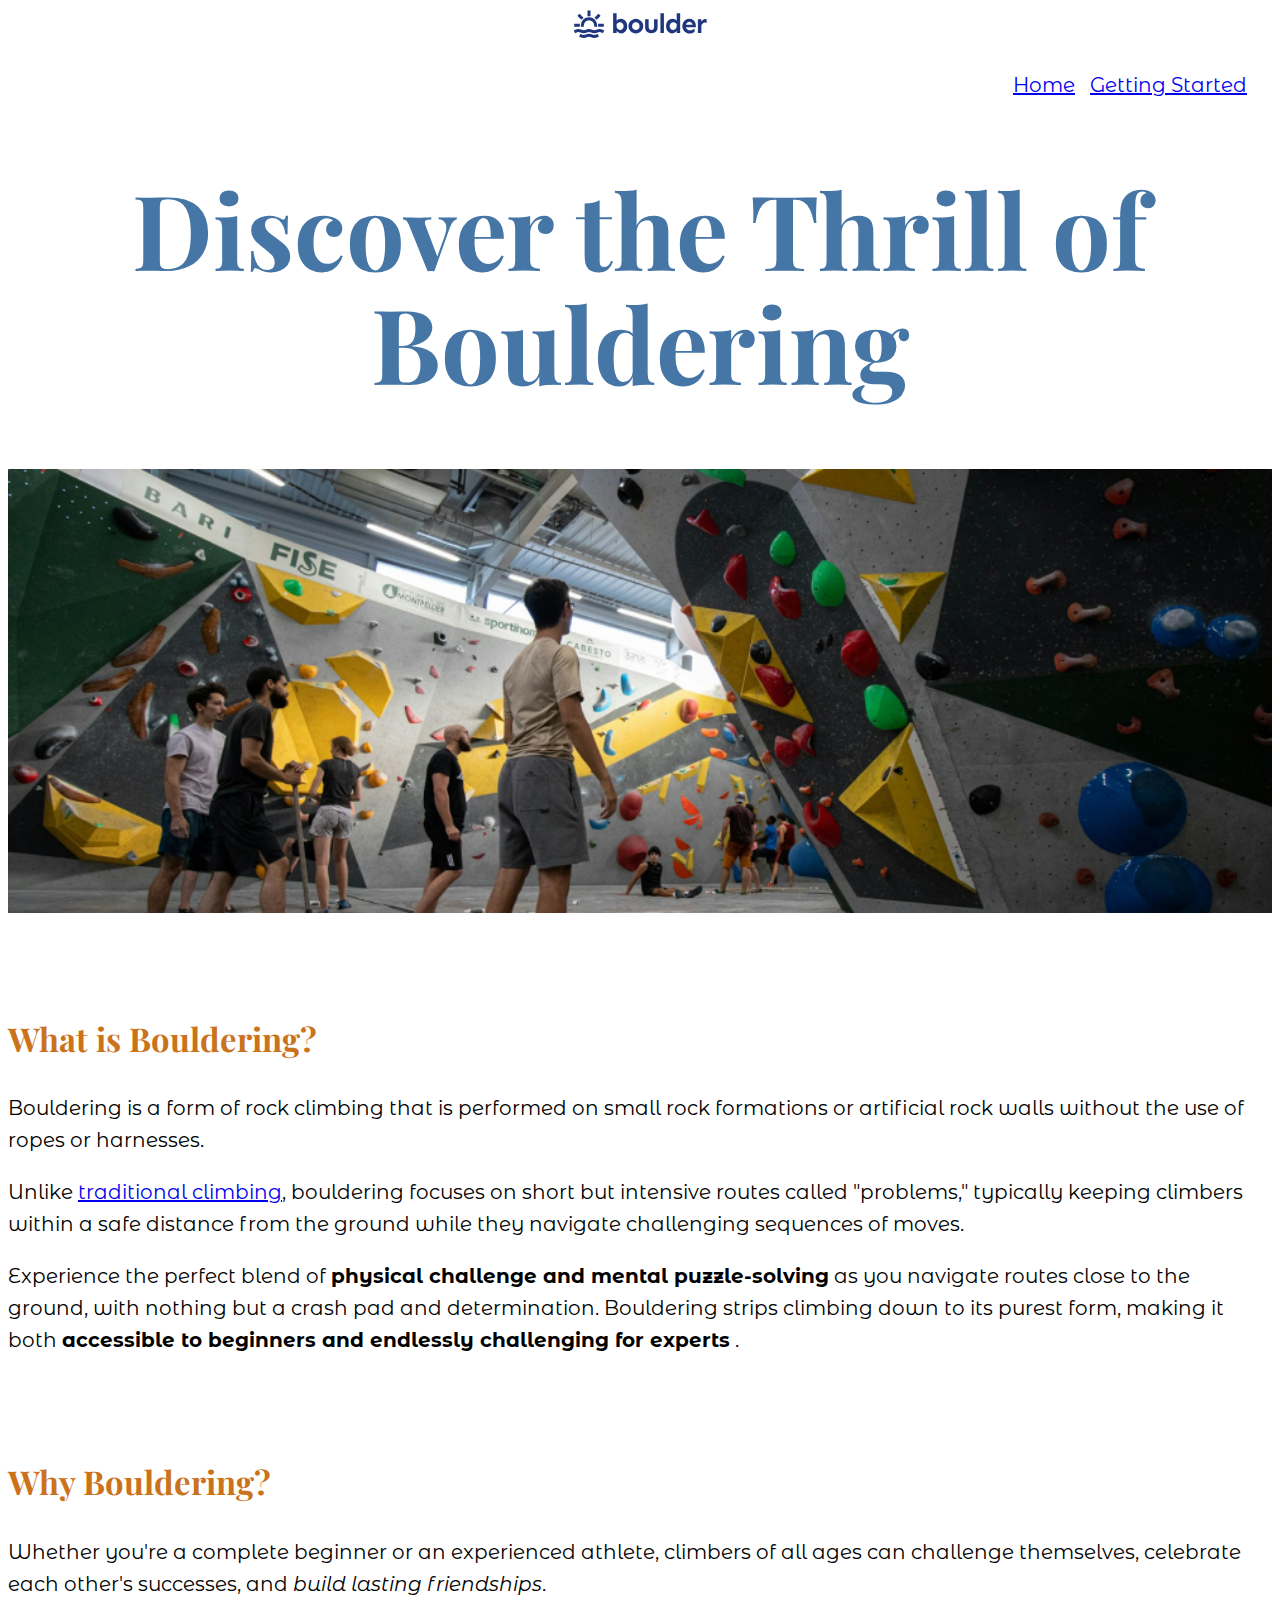
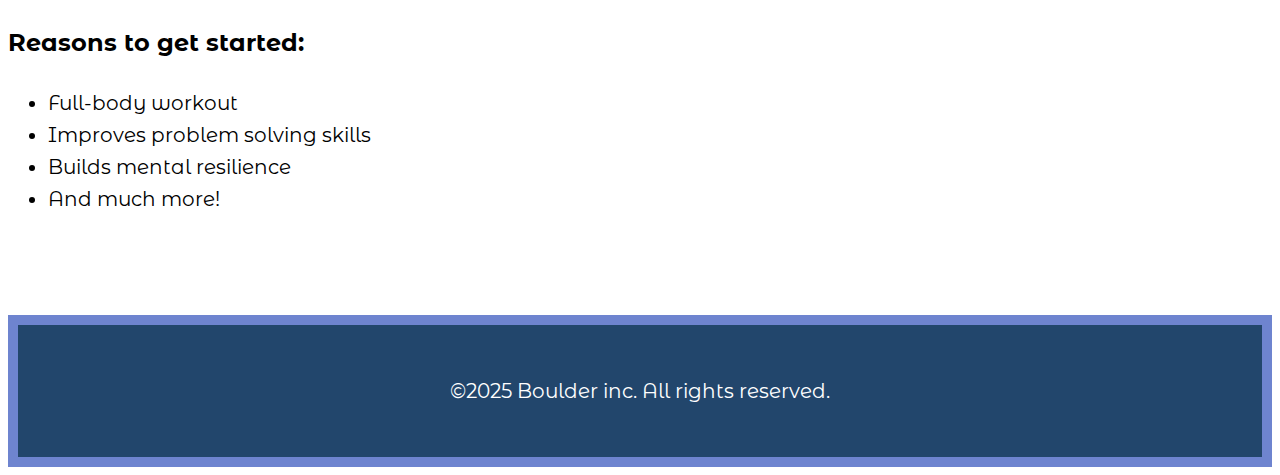
==== index.html @ f8ac372c "project first commit" ====
<!DOCTYPE html>
<html>

<head>
    <meta charset="UTF-8" />
    <meta name="viewport" content="width=device-width, initial-scale=1.0" />
    <title>Bouldering Website</title>

    <!--=============== FAVICON ===============-->
    <link href="/resources/images/favicon.ico" type="image/ico" sizes="32x32" rel="icon">
    <!--=============== Core theme CSS ===============-->
    <link href="/resources/css/style.css" rel="stylesheet" />
</head>

<body>
    <!--===============HEADER==============-->
    <header>
        <!-- logo -->
        <img src="/resources/images/logo.svg" alt="Boulder inc." />
        <!--===============NAVIGATION==============-->
         <nav>
            <ul class="menu">
                <li class="menu-item">
                    <a href="./index.html">Home</a>
                </li>
                <li class="menu-item">
                    <a href="./getting-started.html">Getting Started</a>
                </li>
            </ul>
         </nav>
    </header>

    <!--=============== MAIN ===============-->
    <main>
        <h1>Discover the Thrill of Bouldering</h1> 
        <img src="./resources/images/bouldering-gym.jpg" alt="An indoor bouldering gym, with a lot of people." class="hero-img"/>

        <section>
            <h2>What is Bouldering?</h2>
            <p>
            Bouldering is a form of rock climbing that is performed on small rock formations or artificial
            rock walls without the use of ropes or harnesses.
            </p>

            <p>
            Unlike <a href="https://en.wikipedia.org/wiki/Traditional_climbing">traditional climbing</a>, bouldering focuses on short but intensive routes called "problems,"
            typically keeping climbers within a safe distance from the ground while they navigate
            challenging sequences of moves.
            </p>
            <!-- <img src="./resources/images/what-is-bouldering.jpg" alt="A person doing bouldering climbing." /> -->

            <p>
            Experience the perfect blend of <strong>physical challenge and mental puzzle-solving</strong> as you navigate
            routes close to the ground, with nothing but a crash pad and determination. Bouldering strips
            climbing down to its purest form, making it both <strong>accessible to beginners and endlessly
            challenging for experts</strong> .
            </p>
        </section>


        <section>
            <!-- <img src="./resources/images/why-bouldering.jpg" alt="A bottom angle of a shirtless man climbing a boulder outdoors."/> -->
            <h2>Why Bouldering?</h2>
            <p>
            Whether you're a complete beginner or an experienced athlete, climbers of all ages can challenge
            themselves, celebrate each other's successes, and <em>build lasting friendships</em>.
            </p>

            <h3>Reasons to get started:</h3>
            <ul>
                <li>Full-body workout</li>
                <li>Improves problem solving skills</li>
                <li>Builds mental resilience</li>
                <li>And much more!</li>
            </ul>
        </section>
    </main>

    <!--=============== FOOTER ===============-->
    <footer>
        <p class="copy">©2025 Boulder inc. All rights reserved.</p>
    </footer>
</body>

</html>
---- resources/css/style.css ----
@import url('https://fonts.googleapis.com/css2?family=Montserrat+Alternates:ital,wght@400;0,500;0,600;0,700;&family=Playfair+Display:ital,wght@0,400..900;1,400..900&display=swap');

* {
    box-sizing: border-box;
}

body { 
    font-family: "Montserrat Alternates", "sans-serif";
    font-size: 1.25rem;
    line-height: 1.6;
}

header {
    text-align: center;
}

h1 {
    font-family: "Playfair Display", serif;
    color: #4676A6;
    text-align: center;
    font-size: 6.5rem;
    line-height: 1.1;
}

h2 {
    font-family: "Playfair Display", serif;
    color: #CB721C;
    font-size: 2.05rem;
}

h3 {
    font-size: 1.5rem;
}

section {
    margin-block: 100px;
}

.hero-img {
    display: block;
    margin: atuto;
    width: 100%;
}

.menu {
    display: flex;
    justify-content: right;
    list-style-type: none;
    padding-right: 25px;
}

.menu-item {
    align-items: center;
    padding-left: 15px;
}


footer {
    background-color: #22466C;
    color: #FFFFFF;
    padding-block: 30px;
    text-align: center;
    border: 10px solid #6E84CF;
}
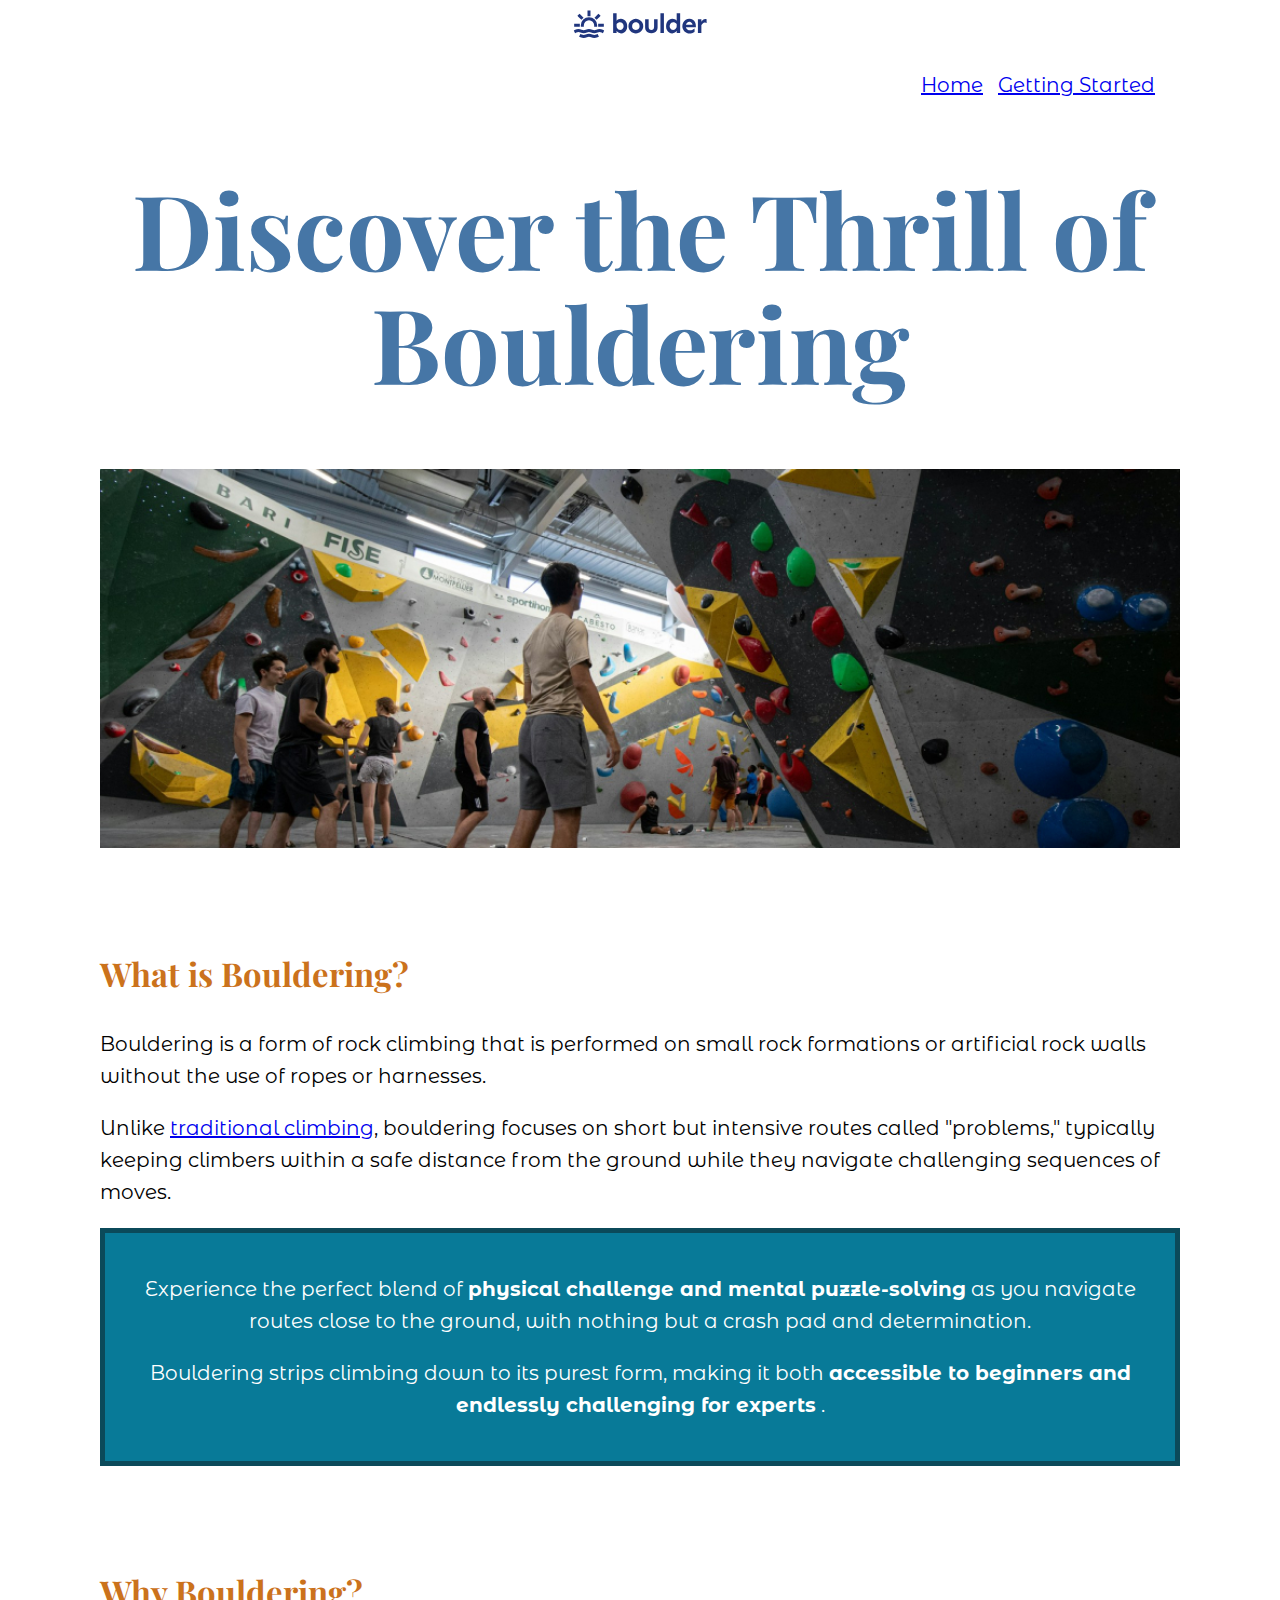
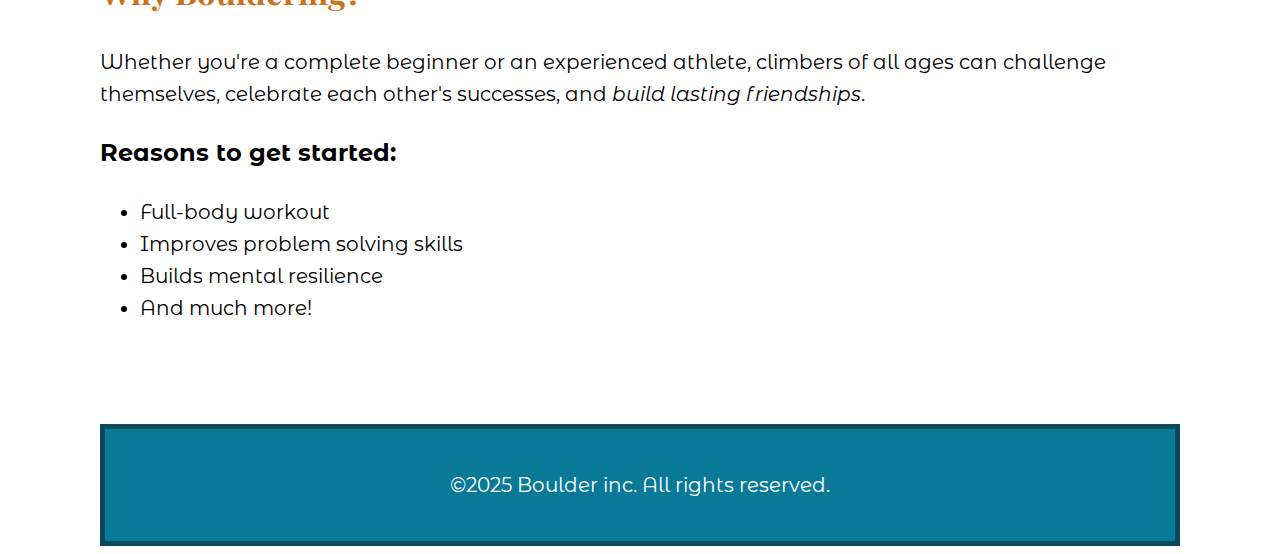
==== commit 35678635: "add teal background to a text" ====
--- a/index.html
+++ b/index.html
@@ -48,13 +48,17 @@
             challenging sequences of moves.
             </p>
             <!-- <img src="./resources/images/what-is-bouldering.jpg" alt="A person doing bouldering climbing." /> -->
-
-            <p>
-            Experience the perfect blend of <strong>physical challenge and mental puzzle-solving</strong> as you navigate
-            routes close to the ground, with nothing but a crash pad and determination. Bouldering strips
-            climbing down to its purest form, making it both <strong>accessible to beginners and endlessly
-            challenging for experts</strong> .
-            </p>
+ 
+            <div class="teal-bg">
+                <p>
+                Experience the perfect blend of <strong>physical challenge and mental puzzle-solving</strong> as you navigate
+                routes close to the ground, with nothing but a crash pad and determination.</p>
+                
+                <p>
+                Bouldering strips climbing down to its purest form, making it both <strong>accessible to beginners and 
+                endlessly challenging for experts</strong> .
+                </p>
+            </div>
         </section>
 
 
@@ -77,7 +81,7 @@
     </main>
 
     <!--=============== FOOTER ===============-->
-    <footer>
+    <footer class="teal-bg">
         <p class="copy">©2025 Boulder inc. All rights reserved.</p>
     </footer>
 </body>
--- a/resources/css/style.css
+++ b/resources/css/style.css
@@ -8,6 +8,8 @@
     font-family: "Montserrat Alternates", "sans-serif";
     font-size: 1.25rem;
     line-height: 1.6;
+    margin-inline-start: 100px;
+    margin-inline-end: 100px;
 }
 
 header {
@@ -32,16 +34,6 @@
     font-size: 1.5rem;
 }
 
-section {
-    margin-block: 100px;
-}
-
-.hero-img {
-    display: block;
-    margin: atuto;
-    width: 100%;
-}
-
 .menu {
     display: flex;
     justify-content: right;
@@ -54,11 +46,24 @@
     padding-left: 15px;
 }
 
+section {
+    margin-block: 100px;
+}
+
+.hero-img {
+    display: block;
+    margin: atuto;
+    width: 100%;
+}
+
+.teal-bg {
+    background-color: #087A98;
+    color: #FFFFFF;
+    border: 5px solid #0B4A5A;
+    text-align: center;
+    padding: 20px;
+}
 
 footer {
-    background-color: #22466C;
-    color: #FFFFFF;
-    padding-block: 30px;
     text-align: center;
-    border: 10px solid #6E84CF;
 }
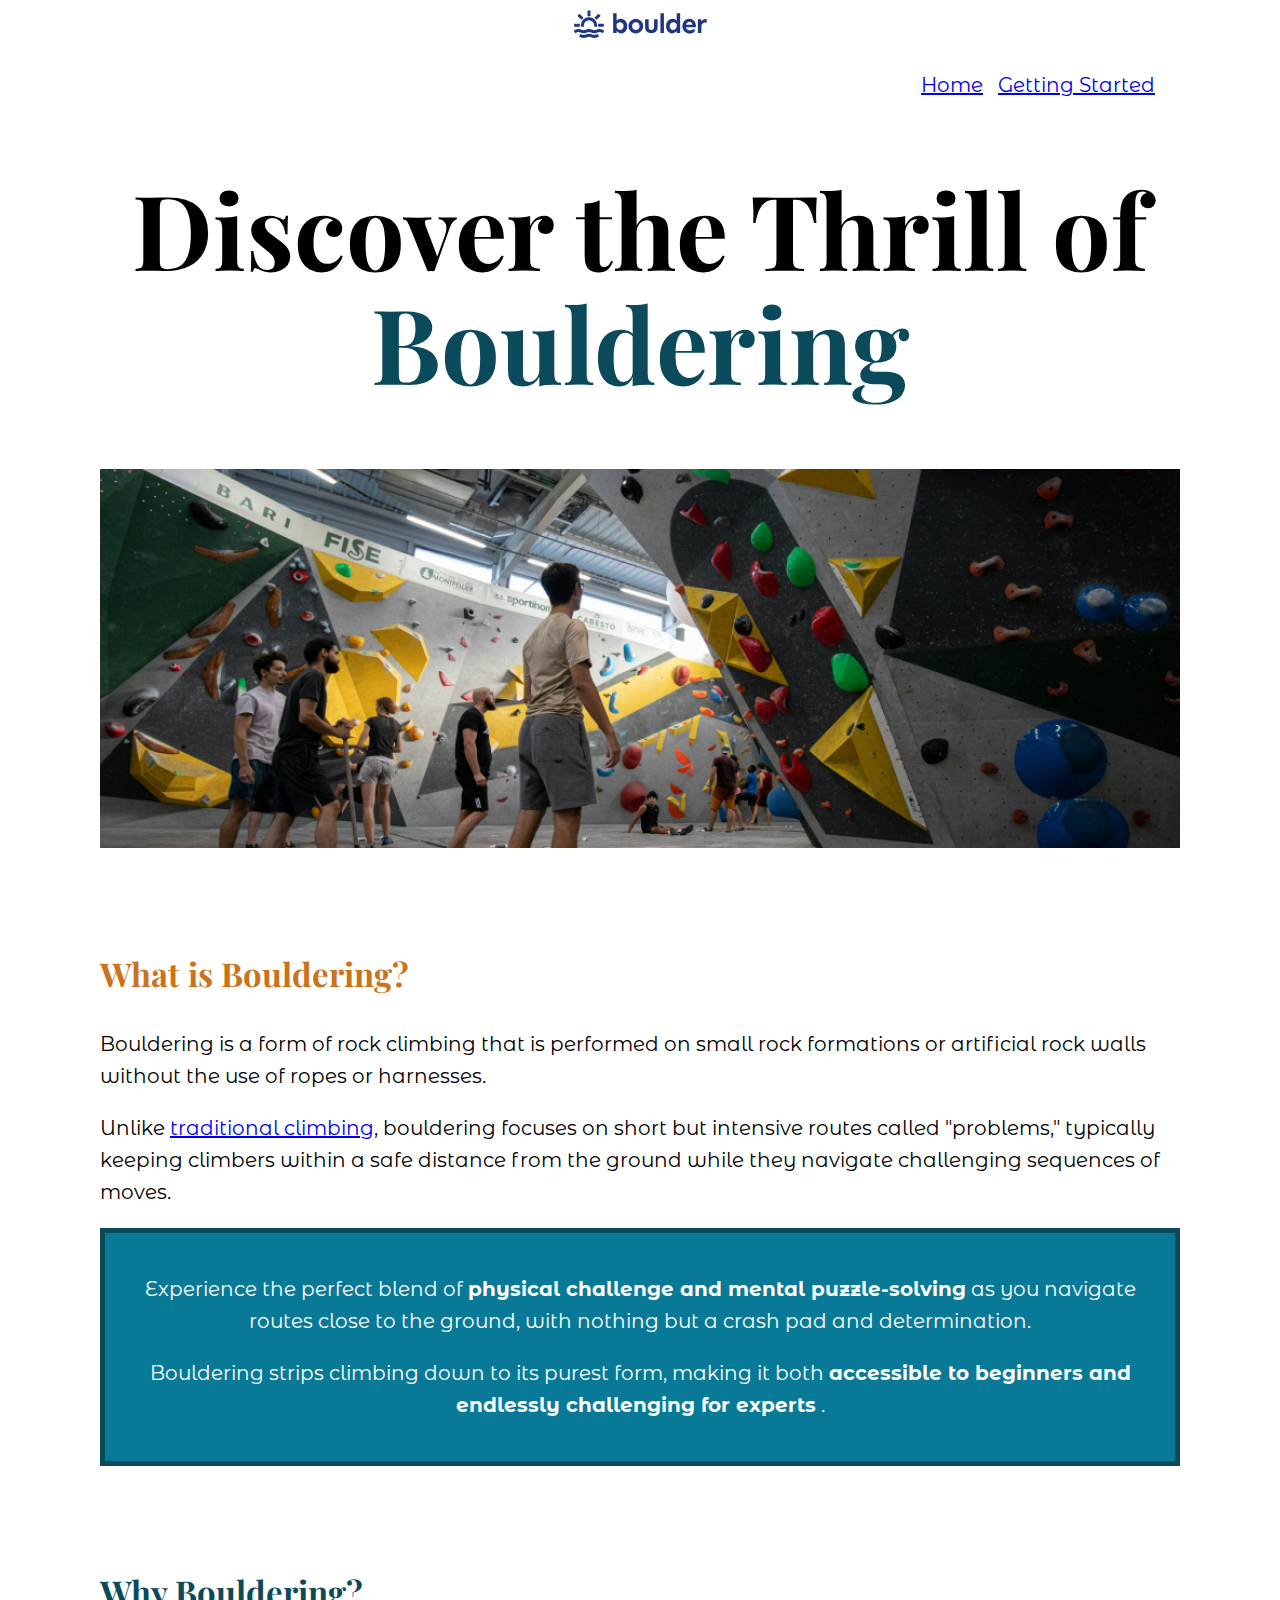
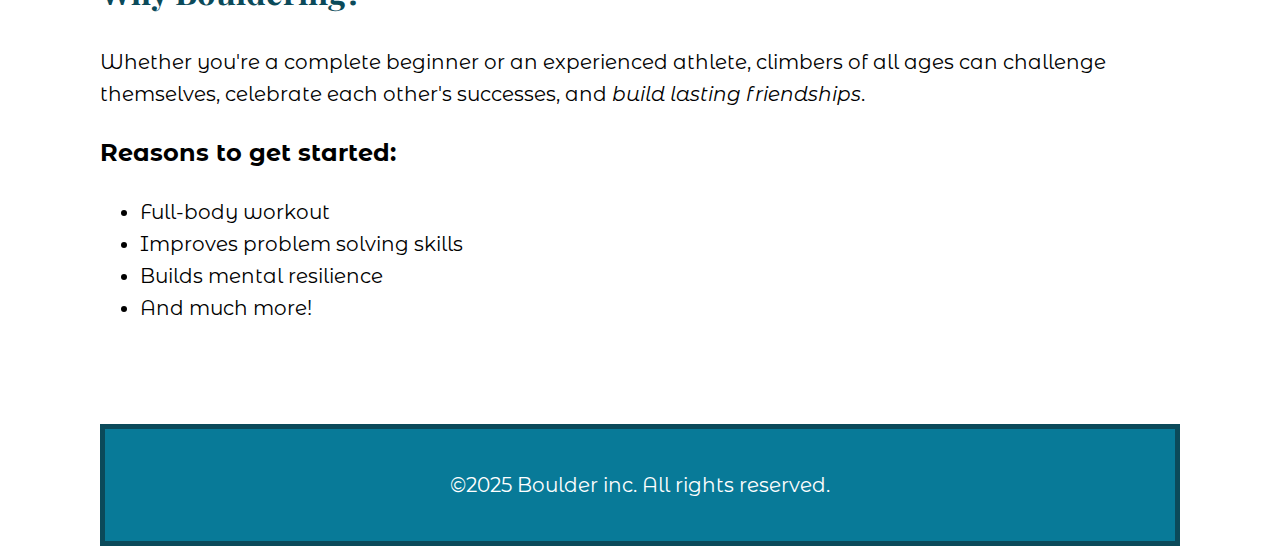
==== commit b91eed02: "add style to the text" ====
--- a/index.html
+++ b/index.html
@@ -32,7 +32,7 @@
 
     <!--=============== MAIN ===============-->
     <main>
-        <h1>Discover the Thrill of Bouldering</h1> 
+        <h1>Discover the Thrill of <span class="teal-text">Bouldering</span></h1> 
         <img src="./resources/images/bouldering-gym.jpg" alt="An indoor bouldering gym, with a lot of people." class="hero-img"/>
 
         <section>
@@ -52,7 +52,8 @@
             <div class="teal-bg">
                 <p>
                 Experience the perfect blend of <strong>physical challenge and mental puzzle-solving</strong> as you navigate
-                routes close to the ground, with nothing but a crash pad and determination.</p>
+                routes close to the ground, with nothing but a crash pad and determination.
+                </p>
                 
                 <p>
                 Bouldering strips climbing down to its purest form, making it both <strong>accessible to beginners and 
@@ -64,7 +65,7 @@
 
         <section>
             <!-- <img src="./resources/images/why-bouldering.jpg" alt="A bottom angle of a shirtless man climbing a boulder outdoors."/> -->
-            <h2>Why Bouldering?</h2>
+            <h2 class="teal-text">Why Bouldering?</h2>
             <p>
             Whether you're a complete beginner or an experienced athlete, climbers of all ages can challenge
             themselves, celebrate each other's successes, and <em>build lasting friendships</em>.
--- a/resources/css/style.css
+++ b/resources/css/style.css
@@ -18,7 +18,6 @@
 
 h1 {
     font-family: "Playfair Display", serif;
-    color: #4676A6;
     text-align: center;
     font-size: 6.5rem;
     line-height: 1.1;
@@ -56,6 +55,10 @@
     width: 100%;
 }
 
+.teal-text {
+    color: #0B4A5A;
+}
+
 .teal-bg {
     background-color: #087A98;
     color: #FFFFFF;
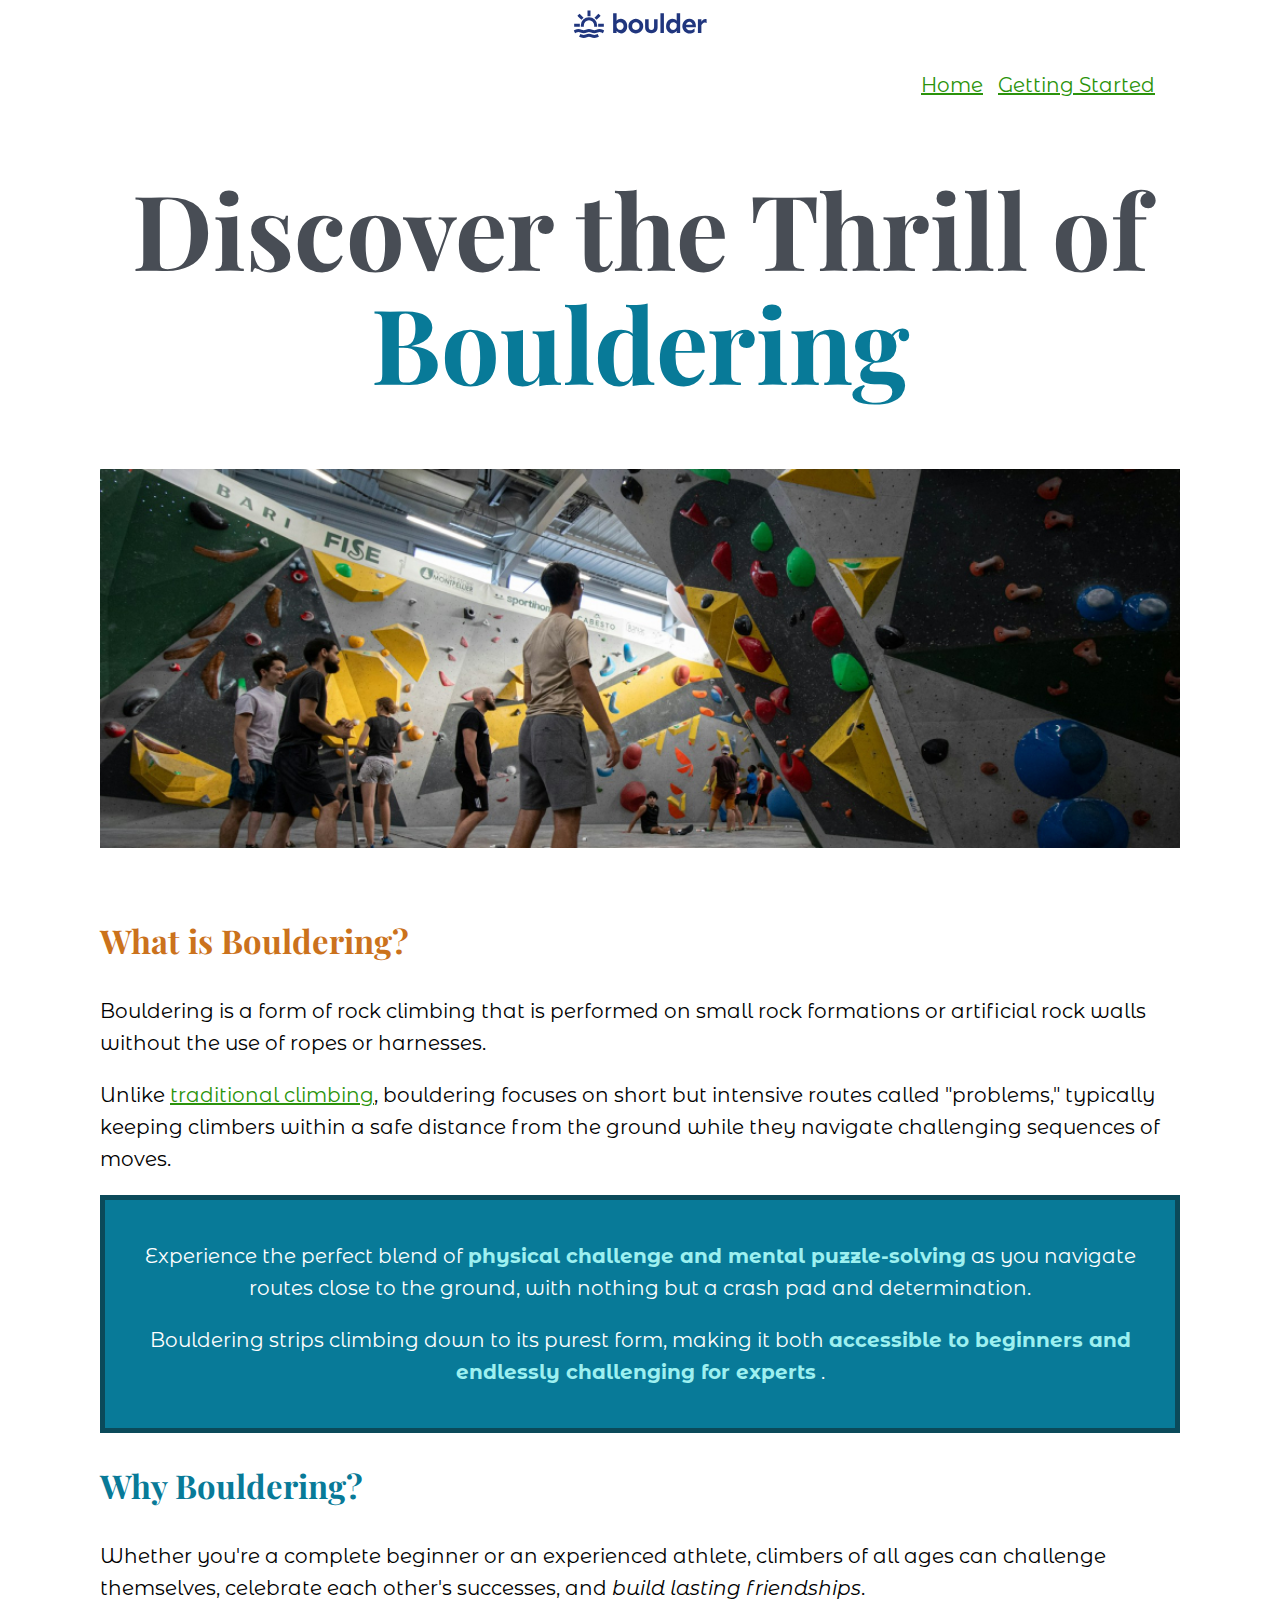
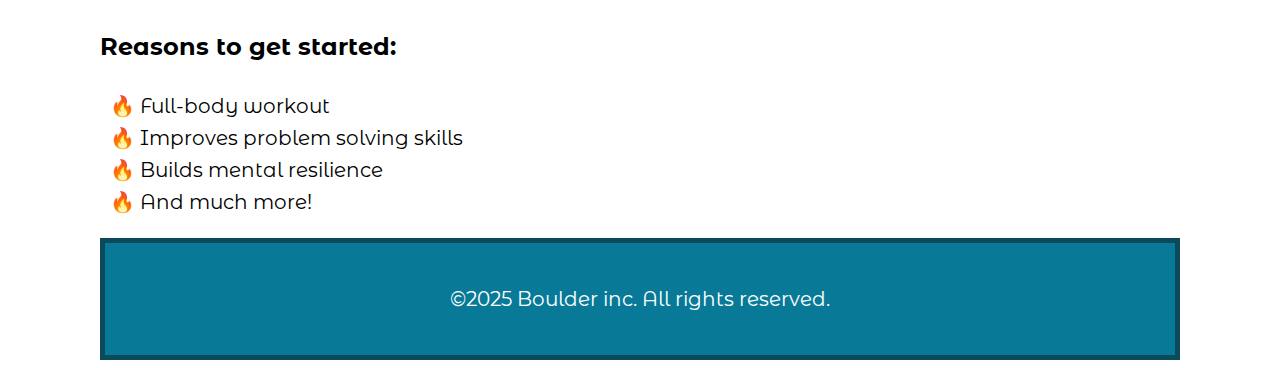
==== commit a96d391f: "position some of the images" ====
--- a/index.html
+++ b/index.html
@@ -33,7 +33,7 @@
     <!--=============== MAIN ===============-->
     <main>
         <h1>Discover the Thrill of <span class="teal-text">Bouldering</span></h1> 
-        <img src="./resources/images/bouldering-gym.jpg" alt="An indoor bouldering gym, with a lot of people." class="hero-img"/>
+        <img src="./resources/images/bouldering-gym.jpg" alt="An indoor bouldering gym, with a lot of people." class="position-img"/>
 
         <section>
             <h2>What is Bouldering?</h2>
--- a/resources/css/style.css
+++ b/resources/css/style.css
@@ -19,6 +19,7 @@
 h1 {
     font-family: "Playfair Display", serif;
     text-align: center;
+    color: #484D55;
     font-size: 6.5rem;
     line-height: 1.1;
 }
@@ -45,18 +46,43 @@
     padding-left: 15px;
 }
 
-section {
-    margin-block: 100px;
+a {
+    color: #2B930B;
 }
 
-.hero-img {
+a:hover,
+a:focus-visible {
+    color: #4fc42b;
+    text-decoration-style: dashed;
+    text-decoration-color: #62f336;
+}
+
+ul {
+    list-style: circle;
+}
+
+section ul li::marker {
+    content: '🔥 ';
+}
+
+ol {
+    list-style: upper-roman;
+}
+
+
+ol li::marker{
+    color: #087A98;
+}
+ 
+.position-img {
     display: block;
     margin: atuto;
     width: 100%;
+    padding-block-end: 40px;
 }
 
 .teal-text {
-    color: #0B4A5A;
+    color: #087A98;
 }
 
 .teal-bg {
@@ -67,6 +93,21 @@
     padding: 20px;
 }
 
+.teal-bg strong {
+    color: #9df0f0;
+}
+
+.climber-bg {
+    background-image: url("/resources/images/simple-steps.jpg");
+    color: #FFFFFF;
+    padding: 24px;
+    border: 5px solid #3c96ac;
+    background-color: #3c96ac;
+    background-repeat: no-repeat;
+    background-position: center;
+    background-size: cover;
+}
+
 footer {
     text-align: center;
 }
